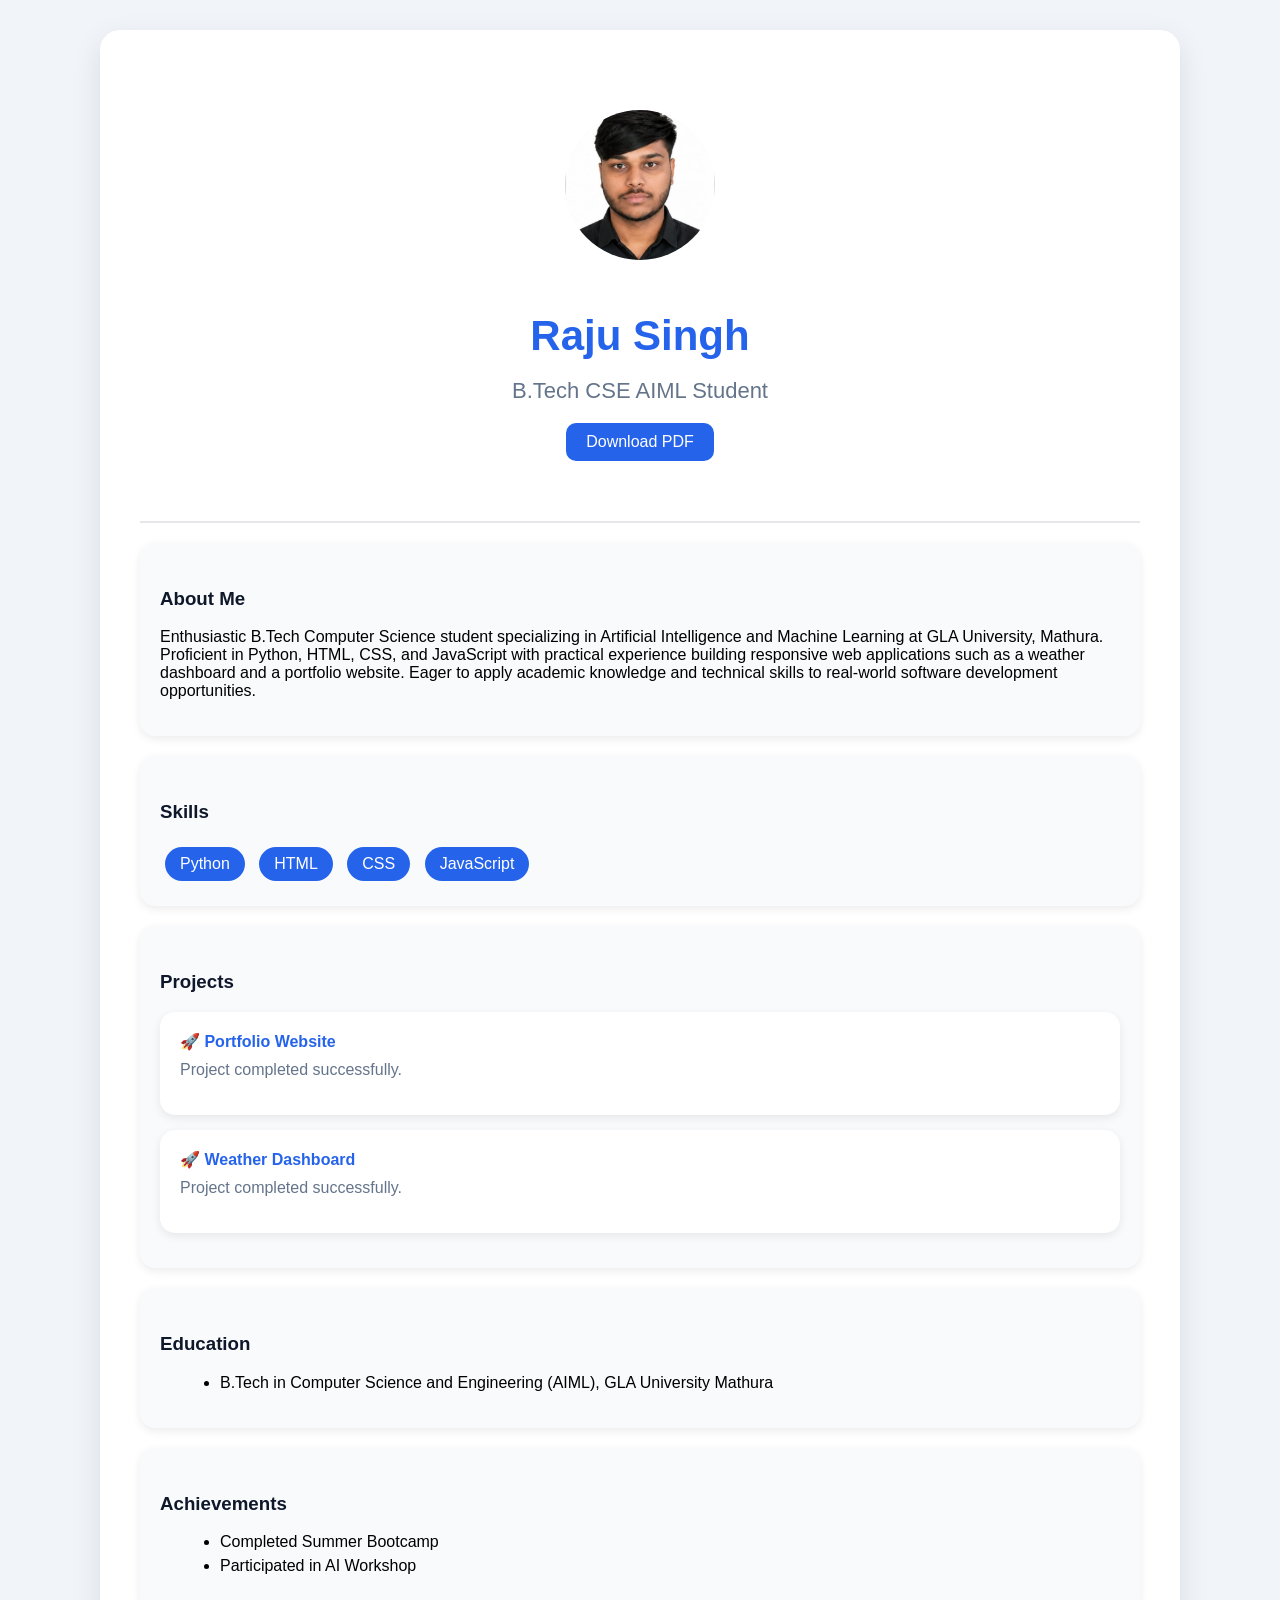
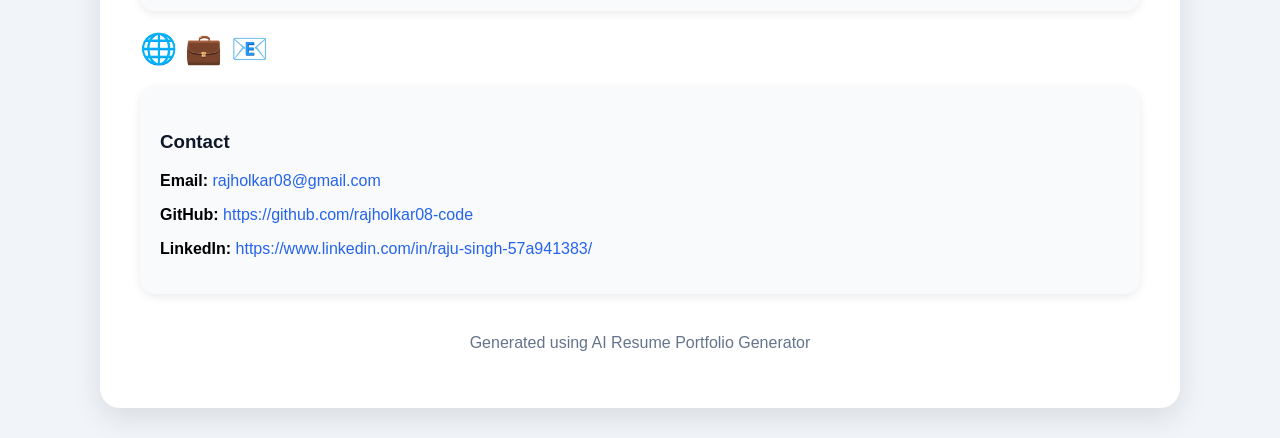
==== templates/portfolio.html @ e8ffa1a7 "Initial commit" ====
<!DOCTYPE html>
<html>
<head>
    <title>Raju Singh Portfolio</title>

    <link rel="stylesheet" href="/static/style.css">
</head>
<body>

<div class="container">

    <div class="hero">

        <img src="/static/profile.jpg"
             class="profile">

        <h1>Raju Singh</h1>

        <h2>B.Tech CSE AIML Student</h2>

        <a href="/download" class="download-btn">
            Download PDF
        </a>

    </div>

    <div class="card">
        <h3>About Me</h3>
        <p>Enthusiastic B.Tech Computer Science student specializing in Artificial Intelligence and Machine Learning at GLA University, Mathura. Proficient in Python, HTML, CSS, and JavaScript with practical experience building responsive web applications such as a weather dashboard and a portfolio website. Eager to apply academic knowledge and technical skills to real-world software development opportunities.</p>
    </div>

    <div class="card">
        <h3>Skills</h3>
        <span class="skill">Python</span> <span class="skill">HTML</span> <span class="skill">CSS</span> <span class="skill">JavaScript</span> 
    </div>

    <div class="card">
        <h3>Projects</h3>
        
    <div class="project-card">
        <h4>🚀 Portfolio Website</h4>
        <p>Project completed successfully.</p>
    </div>
    
    <div class="project-card">
        <h4>🚀 Weather Dashboard</h4>
        <p>Project completed successfully.</p>
    </div>
    
    </div>

    <div class="card">
        <h3>Education</h3>
        <ul><li>B.Tech in Computer Science and Engineering (AIML), GLA University Mathura</li></ul>
    </div>

    <div class="card">
        <h3>Achievements</h3>
        <ul><li>Completed Summer Bootcamp</li><li>Participated in AI Workshop</li></ul>
    </div>

    <div class="social-icons">
        🌐 💼 📧
    </div>
    <div class="card">
        <h3>Contact</h3>
        
<p>
<b>Email:</b>
<a href="mailto:rajholkar08@gmail.com">
rajholkar08@gmail.com
</a>
</p>

<p>
<b>GitHub:</b>
<a href="https://https://github.com/rajholkar08-code" target="_blank">
https://github.com/rajholkar08-code
</a>
</p>

<p>
<b>LinkedIn:</b>
<a href="https://https://www.linkedin.com/in/raju-singh-57a941383/" target="_blank">
https://www.linkedin.com/in/raju-singh-57a941383/
</a>
</p>

    </div>

    <footer>
    <p>Generated using AI Resume Portfolio Generator</p>
    </footer>

</div>

</body>
</html>
---- static/style.css ----
body {
    font-family: Arial, sans-serif;
    background: #f1f5f9;
    margin: 0;
    padding: 30px;
}

.container{
    max-width:1000px;
    margin:auto;
    background:white;
    padding:40px;
    border-radius:20px;
    box-shadow:0 10px 30px rgba(0,0,0,0.1);
}

.hero{
    text-align:center;
    padding:40px;
    border-bottom:2px solid #e5e7eb;
}

.hero h1{
    font-size:42px;
    margin-bottom:10px;
}

.hero h2{
    font-size:22px;
    font-weight:normal;
}

.card{
    background:#f8fafc;
    border:none;
    padding:20px;
    margin:20px 0;
    border-radius:15px;
    box-shadow:0 3px 10px rgba(0,0,0,0.08);
}

.card{
    background:#f8fafc;
    border:none;
    padding:20px;
    margin:20px 0;
    border-radius:15px;
    box-shadow:0 3px 10px rgba(0,0,0,0.08);
}

.skill{
    display:inline-block;
    background:#2563eb;
    color:white;
    padding:8px 15px;
    border-radius:20px;
    margin:5px;
}

.profile{
    width:150px;
    height:150px;
    border-radius:50%;
    object-fit:cover;
    margin-bottom:20px;
}

.project-card{
    background:white;
    padding:20px;
    margin:15px 0;
    border-radius:15px;
    box-shadow:0 3px 10px rgba(0,0,0,0.08);
}

.project-card h4{
    margin:0;
    color:#2563eb;
}

.project-card p{
    margin-top:10px;
    color:#64748b;
}

.download-btn{
    display:inline-block;
    background:#2563eb;
    color:white;
    padding:10px 20px;
    border-radius:10px;
    text-decoration:none;
    margin-bottom:20px;
}

.download-btn:hover{
    opacity:0.9;
}

.social-icons{
    font-size:30px;
    margin-bottom:15px;
}

footer{
    text-align:center;
    margin-top:40px;
    color:#64748b;
}

.card:hover{
    transform:translateY(-5px);
    transition:0.3s;
}

a{
    color:#2563eb;
    text-decoration:none;
}

a:hover{
    text-decoration:underline;
}

@media(max-width:768px){

    .container{
        padding:20px;
    }

    .hero h1{
        font-size:30px;
    }

    .hero h2{
        font-size:18px;
    }
}

h1{
    color:#2563eb;
}

h2{
    color:#64748b;
}

h3{
    color:#0f172a;
    margin-top:25px;
}

ul{
    margin-left:20px;
}

li{
    margin-bottom:6px;
}
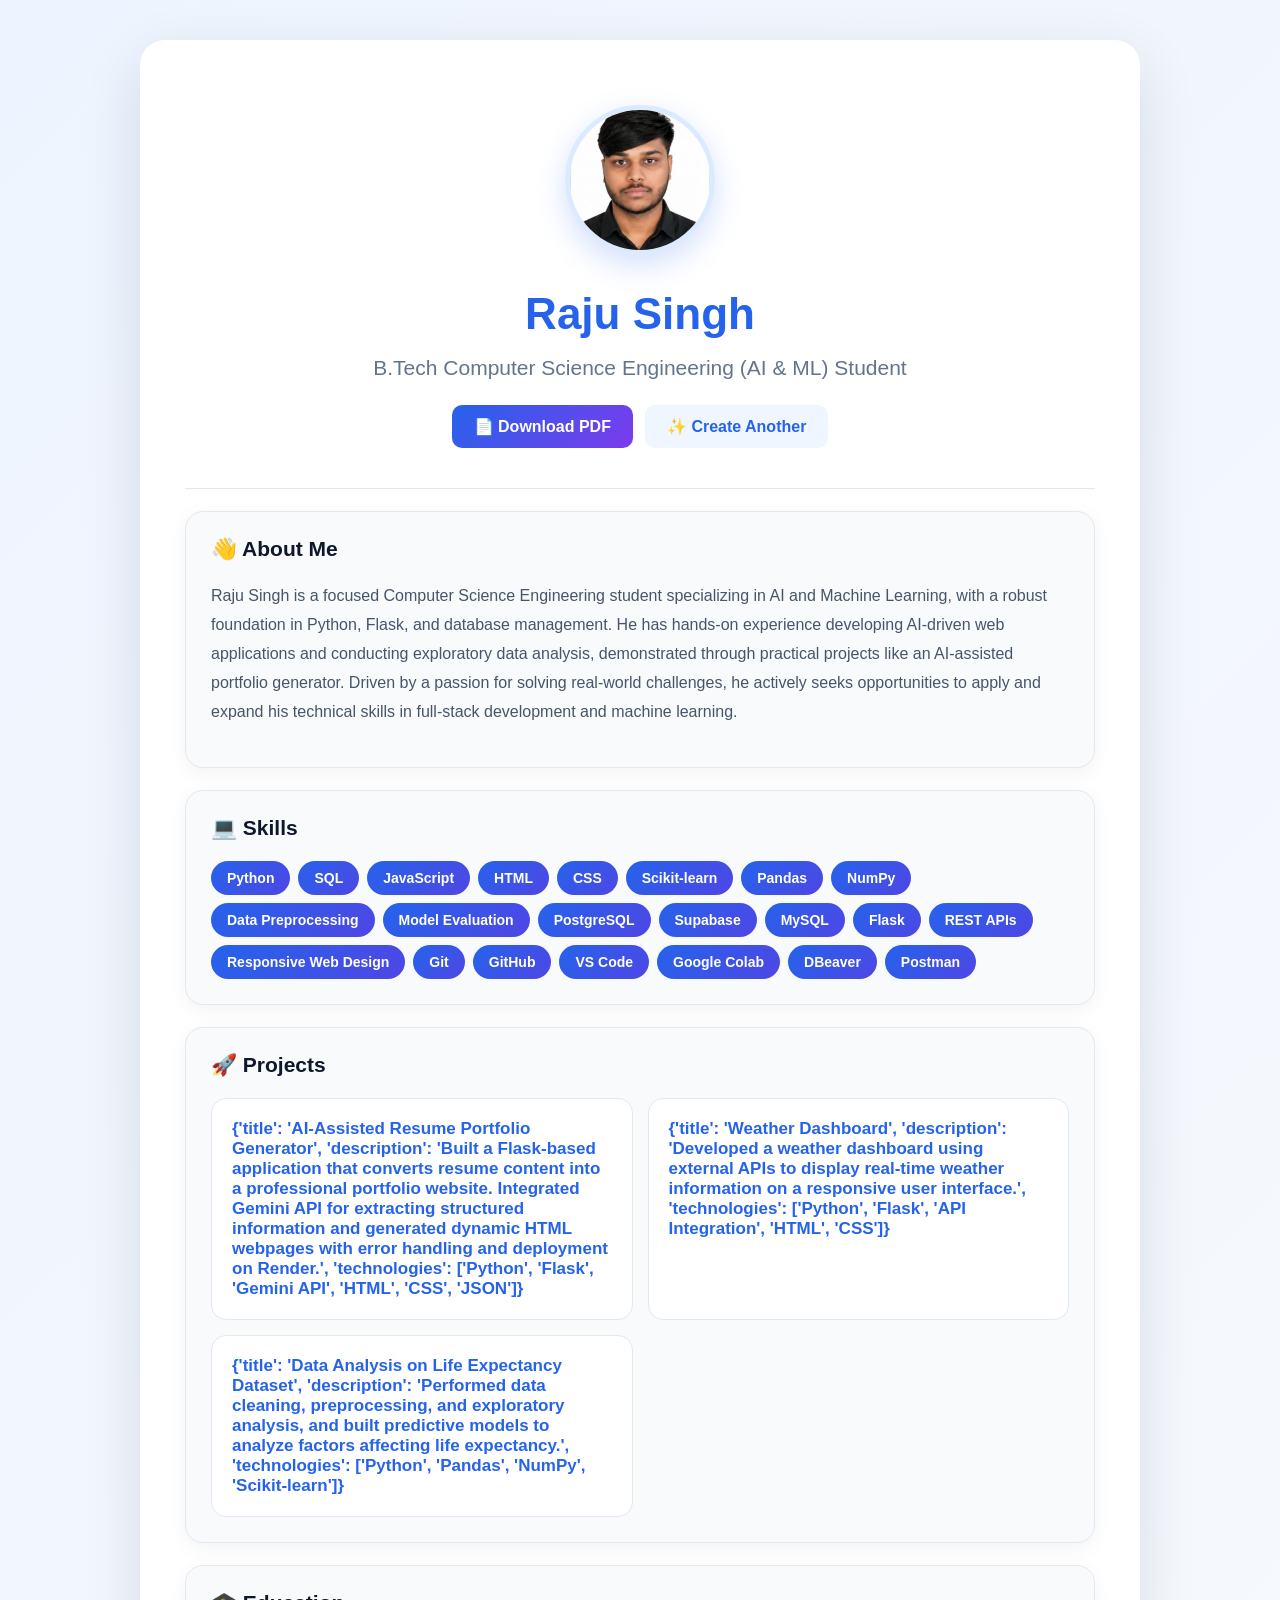
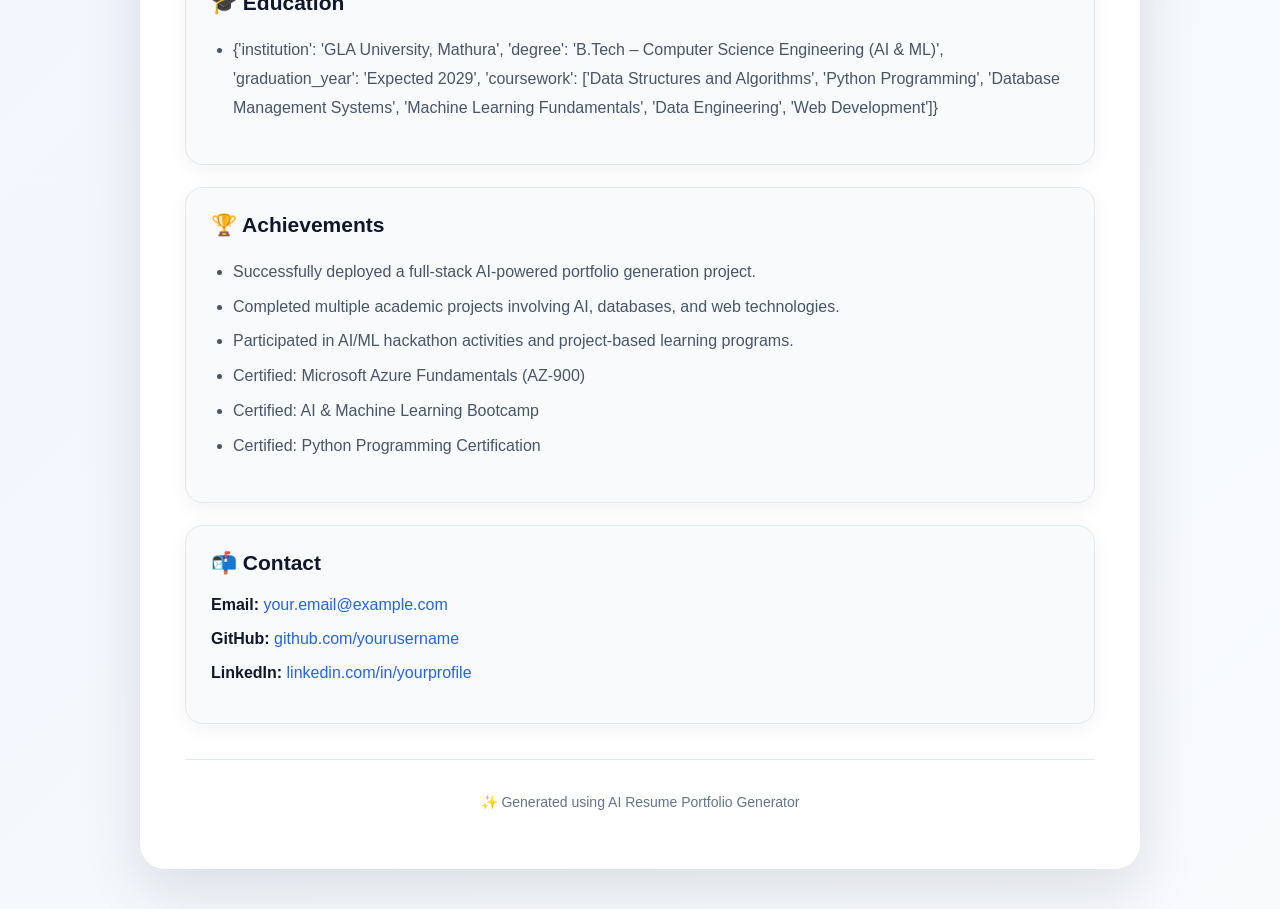
==== commit 09f81183: "Added PDF resume support" ====
--- a/templates/portfolio.html
+++ b/templates/portfolio.html
@@ -1,98 +1,180 @@
 <!DOCTYPE html>
-<html>
+<html lang="en">
+
 <head>
-    <title>Raju Singh Portfolio</title>
 
-    <link rel="stylesheet" href="/static/style.css">
+    <meta charset="UTF-8">
+
+    <meta name="viewport"
+          content="width=device-width, initial-scale=1.0">
+
+    <title>Raju Singh - Portfolio</title>
+
+    <link rel="stylesheet"
+          href="/static/style.css">
+
 </head>
+
 <body>
 
 <div class="container">
 
+    <!-- HERO SECTION -->
+
     <div class="hero">
 
-        <img src="/static/profile.jpg"
-             class="profile">
+        <img
+            src="/static/profile.jpg"
+            class="profile"
+            alt="Profile Photo"
+        >
 
         <h1>Raju Singh</h1>
 
-        <h2>B.Tech CSE AIML Student</h2>
+        <h2>B.Tech Computer Science Engineering (AI & ML) Student</h2>
 
-        <a href="/download" class="download-btn">
-            Download PDF
-        </a>
+        <div class="hero-buttons">
+
+            <a
+                href="/download"
+                class="download-btn"
+            >
+                📄 Download PDF
+            </a>
+
+            <a
+                href="/"
+                class="create-btn"
+            >
+                ✨ Create Another
+            </a>
+
+        </div>
 
     </div>
 
+
+    <!-- ABOUT -->
+
     <div class="card">
-        <h3>About Me</h3>
-        <p>Enthusiastic B.Tech Computer Science student specializing in Artificial Intelligence and Machine Learning at GLA University, Mathura. Proficient in Python, HTML, CSS, and JavaScript with practical experience building responsive web applications such as a weather dashboard and a portfolio website. Eager to apply academic knowledge and technical skills to real-world software development opportunities.</p>
+
+        <h3>👋 About Me</h3>
+
+        <p class="summary">
+            Raju Singh is a focused Computer Science Engineering student specializing in AI and Machine Learning, with a robust foundation in Python, Flask, and database management. He has hands-on experience developing AI-driven web applications and conducting exploratory data analysis, demonstrated through practical projects like an AI-assisted portfolio generator. Driven by a passion for solving real-world challenges, he actively seeks opportunities to apply and expand his technical skills in full-stack development and machine learning.
+        </p>
+
     </div>
 
+
+    <!-- SKILLS -->
+
     <div class="card">
-        <h3>Skills</h3>
-        <span class="skill">Python</span> <span class="skill">HTML</span> <span class="skill">CSS</span> <span class="skill">JavaScript</span> 
+
+        <h3>💻 Skills</h3>
+
+        <div class="skills-container">
+
+            <span class="skill">Python</span><span class="skill">SQL</span><span class="skill">JavaScript</span><span class="skill">HTML</span><span class="skill">CSS</span><span class="skill">Scikit-learn</span><span class="skill">Pandas</span><span class="skill">NumPy</span><span class="skill">Data Preprocessing</span><span class="skill">Model Evaluation</span><span class="skill">PostgreSQL</span><span class="skill">Supabase</span><span class="skill">MySQL</span><span class="skill">Flask</span><span class="skill">REST APIs</span><span class="skill">Responsive Web Design</span><span class="skill">Git</span><span class="skill">GitHub</span><span class="skill">VS Code</span><span class="skill">Google Colab</span><span class="skill">DBeaver</span><span class="skill">Postman</span>
+
+        </div>
+
     </div>
 
+
+    <!-- PROJECTS -->
+
     <div class="card">
-        <h3>Projects</h3>
-        
+
+        <h3>🚀 Projects</h3>
+
+        <div class="projects-container">
+
+            
     <div class="project-card">
-        <h4>🚀 Portfolio Website</h4>
-        <p>Project completed successfully.</p>
+        <h4>{'title': 'AI-Assisted Resume Portfolio Generator', 'description': 'Built a Flask-based application that converts resume content into a professional portfolio website. Integrated Gemini API for extracting structured information and generated dynamic HTML webpages with error handling and deployment on Render.', 'technologies': ['Python', 'Flask', 'Gemini API', 'HTML', 'CSS', 'JSON']}</h4>
     </div>
     
     <div class="project-card">
-        <h4>🚀 Weather Dashboard</h4>
-        <p>Project completed successfully.</p>
+        <h4>{'title': 'Weather Dashboard', 'description': 'Developed a weather dashboard using external APIs to display real-time weather information on a responsive user interface.', 'technologies': ['Python', 'Flask', 'API Integration', 'HTML', 'CSS']}</h4>
     </div>
     
+    <div class="project-card">
+        <h4>{'title': 'Data Analysis on Life Expectancy Dataset', 'description': 'Performed data cleaning, preprocessing, and exploratory analysis, and built predictive models to analyze factors affecting life expectancy.', 'technologies': ['Python', 'Pandas', 'NumPy', 'Scikit-learn']}</h4>
+    </div>
+    
+
+        </div>
+
     </div>
 
+
+    <!-- EDUCATION -->
+
     <div class="card">
-        <h3>Education</h3>
-        <ul><li>B.Tech in Computer Science and Engineering (AIML), GLA University Mathura</li></ul>
+
+        <h3>🎓 Education</h3>
+
+        <ul><li>{'institution': 'GLA University, Mathura', 'degree': 'B.Tech – Computer Science Engineering (AI & ML)', 'graduation_year': 'Expected 2029', 'coursework': ['Data Structures and Algorithms', 'Python Programming', 'Database Management Systems', 'Machine Learning Fundamentals', 'Data Engineering', 'Web Development']}</li></ul>
+
     </div>
 
+
+    <!-- ACHIEVEMENTS -->
+
     <div class="card">
-        <h3>Achievements</h3>
-        <ul><li>Completed Summer Bootcamp</li><li>Participated in AI Workshop</li></ul>
+
+        <h3>🏆 Achievements</h3>
+
+        <ul><li>Successfully deployed a full-stack AI-powered portfolio generation project.</li><li>Completed multiple academic projects involving AI, databases, and web technologies.</li><li>Participated in AI/ML hackathon activities and project-based learning programs.</li><li>Certified: Microsoft Azure Fundamentals (AZ-900)</li><li>Certified: AI & Machine Learning Bootcamp</li><li>Certified: Python Programming Certification</li></ul>
+
     </div>
 
-    <div class="social-icons">
-        🌐 💼 📧
-    </div>
+
+    <!-- CONTACT -->
+
     <div class="card">
-        <h3>Contact</h3>
+
+        <h3>📬 Contact</h3>
+
         
 <p>
-<b>Email:</b>
-<a href="mailto:rajholkar08@gmail.com">
-rajholkar08@gmail.com
-</a>
+    <strong>Email:</strong>
+    <a href="mailto:your.email@example.com">
+        your.email@example.com
+    </a>
 </p>
 
 <p>
-<b>GitHub:</b>
-<a href="https://https://github.com/rajholkar08-code" target="_blank">
-https://github.com/rajholkar08-code
-</a>
+    <strong>GitHub:</strong>
+    <a href="https://github.com/yourusername" target="_blank">
+        github.com/yourusername
+    </a>
 </p>
 
 <p>
-<b>LinkedIn:</b>
-<a href="https://https://www.linkedin.com/in/raju-singh-57a941383/" target="_blank">
-https://www.linkedin.com/in/raju-singh-57a941383/
-</a>
+    <strong>LinkedIn:</strong>
+    <a href="https://linkedin.com/in/yourprofile" target="_blank">
+        linkedin.com/in/yourprofile
+    </a>
 </p>
+
 
     </div>
 
+
+    <!-- FOOTER -->
+
     <footer>
-    <p>Generated using AI Resume Portfolio Generator</p>
+
+        <p>
+            ✨ Generated using AI Resume Portfolio Generator
+        </p>
+
     </footer>
 
 </div>
 
 </body>
+
 </html>
--- a/static/style.css
+++ b/static/style.css
@@ -1,159 +1,1092 @@
+/* =========================================
+   GLOBAL
+========================================= */
+
+* {
+    box-sizing: border-box;
+}
+
 body {
-    font-family: Arial, sans-serif;
+
+    font-family:
+        Arial,
+        Helvetica,
+        sans-serif;
+
+    background:
+        linear-gradient(
+            135deg,
+            #eef4ff,
+            #f8fafc
+        );
+
+    margin: 0;
+
+    padding: 40px 20px;
+
+    color: #0f172a;
+}
+
+
+/* =========================================
+   MAIN CONTAINER
+========================================= */
+
+.container {
+
+    max-width: 1000px;
+
+    margin: auto;
+
+    background: white;
+
+    padding: 45px;
+
+    border-radius: 25px;
+
+    box-shadow:
+        0 20px 60px
+        rgba(15, 23, 42, 0.12);
+}
+
+
+/* =========================================
+   HERO
+========================================= */
+
+.hero {
+
+    text-align: center;
+
+    padding: 20px 20px 40px;
+
+    border-bottom:
+        1px solid #e2e8f0;
+}
+
+
+.profile {
+
+    width: 150px;
+
+    height: 150px;
+
+    border-radius: 50%;
+
+    object-fit: cover;
+
+    border:
+        5px solid #dbeafe;
+
+    box-shadow:
+        0 10px 30px
+        rgba(37, 99, 235, 0.2);
+
+    margin-bottom: 20px;
+}
+
+
+.hero h1 {
+
+    font-size: 44px;
+
+    margin: 10px 0;
+
+    color: #2563eb;
+}
+
+
+.hero h2 {
+
+    font-size: 21px;
+
+    font-weight: normal;
+
+    color: #64748b;
+
+    margin-bottom: 25px;
+}
+
+
+/* =========================================
+   BUTTONS
+========================================= */
+
+.hero-buttons {
+
+    display: flex;
+
+    justify-content: center;
+
+    gap: 12px;
+
+    flex-wrap: wrap;
+}
+
+
+.download-btn {
+
+    display: inline-block;
+
+    background:
+        linear-gradient(
+            135deg,
+            #2563eb,
+            #7c3aed
+        );
+
+    color: white;
+
+    padding: 12px 22px;
+
+    border-radius: 10px;
+
+    text-decoration: none;
+
+    font-weight: bold;
+
+    transition: 0.3s;
+}
+
+
+.download-btn:hover {
+
+    transform: translateY(-2px);
+
+    box-shadow:
+        0 8px 20px
+        rgba(37, 99, 235, 0.25);
+}
+
+
+.create-btn {
+
+    display: inline-block;
+
+    background: #eff6ff;
+
+    color: #2563eb;
+
+    padding: 12px 22px;
+
+    border-radius: 10px;
+
+    text-decoration: none;
+
+    font-weight: bold;
+}
+
+
+.create-btn:hover {
+
+    background: #dbeafe;
+}
+
+
+/* =========================================
+   CARDS
+========================================= */
+
+.card {
+
+    background: #f8fafc;
+
+    padding: 25px;
+
+    margin: 22px 0;
+
+    border-radius: 18px;
+
+    border:
+        1px solid #e2e8f0;
+
+    box-shadow:
+        0 5px 20px
+        rgba(15, 23, 42, 0.05);
+
+    transition: 0.3s;
+}
+
+
+.card:hover {
+
+    transform: translateY(-4px);
+
+    box-shadow:
+        0 12px 30px
+        rgba(15, 23, 42, 0.09);
+}
+
+
+.card h3 {
+
+    color: #0f172a;
+
+    margin-top: 0;
+
+    font-size: 21px;
+}
+
+
+/* =========================================
+   ABOUT
+========================================= */
+
+.summary {
+
+    color: #475569;
+
+    line-height: 1.8;
+
+    font-size: 16px;
+}
+
+
+/* =========================================
+   SKILLS
+========================================= */
+
+.skills-container {
+
+    display: flex;
+
+    flex-wrap: wrap;
+
+    gap: 8px;
+}
+
+
+.skill {
+
+    display: inline-block;
+
+    background:
+        linear-gradient(
+            135deg,
+            #2563eb,
+            #4f46e5
+        );
+
+    color: white;
+
+    padding: 9px 16px;
+
+    border-radius: 30px;
+
+    font-size: 14px;
+
+    font-weight: bold;
+}
+
+
+/* =========================================
+   PROJECTS
+========================================= */
+
+.projects-container {
+
+    display: grid;
+
+    grid-template-columns:
+        repeat(2, 1fr);
+
+    gap: 15px;
+}
+
+
+.project-card {
+
+    background: white;
+
+    padding: 20px;
+
+    border-radius: 15px;
+
+    border:
+        1px solid #e2e8f0;
+
+    transition: 0.3s;
+}
+
+
+.project-card:hover {
+
+    transform: translateY(-4px);
+
+    border-color: #93c5fd;
+
+    box-shadow:
+        0 8px 20px
+        rgba(37, 99, 235, 0.1);
+}
+
+
+.project-card h4 {
+
+    margin: 0;
+
+    color: #2563eb;
+
+    font-size: 17px;
+}
+
+
+/* =========================================
+   LISTS
+========================================= */
+
+ul {
+
+    padding-left: 22px;
+
+    line-height: 1.8;
+}
+
+
+li {
+
+    margin-bottom: 6px;
+
+    color: #475569;
+}
+
+
+/* =========================================
+   CONTACT
+========================================= */
+
+.card a {
+
+    color: #2563eb;
+
+    text-decoration: none;
+}
+
+
+.card a:hover {
+
+    text-decoration: underline;
+}
+
+
+/* =========================================
+   FOOTER
+========================================= */
+
+footer {
+
+    text-align: center;
+
+    margin-top: 35px;
+
+    padding-top: 20px;
+
+    border-top:
+        1px solid #e2e8f0;
+
+    color: #64748b;
+
+    font-size: 14px;
+}
+
+
+/* =========================================
+   MOBILE
+========================================= */
+
+@media (max-width: 768px) {
+
+    body {
+
+        padding: 15px;
+    }
+
+
+    .container {
+
+        padding: 25px 18px;
+
+        border-radius: 18px;
+    }
+
+
+    .hero h1 {
+
+        font-size: 32px;
+    }
+
+
+    .hero h2 {
+
+        font-size: 18px;
+    }
+
+
+    .profile {
+
+        width: 120px;
+
+        height: 120px;
+    }
+
+
+    .projects-container {
+
+        grid-template-columns: 1fr;
+    }
+
+}
+
+/* =========================================
+   HOME PAGE
+========================================= */
+
+.home-container {
+    max-width: 1200px;
+    margin: auto;
+}
+
+
+/* NAVBAR */
+
+.navbar {
+
+    display: flex;
+
+    justify-content: space-between;
+
+    align-items: center;
+
+    padding: 20px 10px;
+
+    margin-bottom: 50px;
+}
+
+
+.brand {
+
+    display: flex;
+
+    align-items: center;
+
+    gap: 12px;
+}
+
+
+.brand-icon {
+
+    width: 42px;
+
+    height: 42px;
+
+    display: flex;
+
+    align-items: center;
+
+    justify-content: center;
+
+    border-radius: 12px;
+
+    background:
+        linear-gradient(
+            135deg,
+            #2563eb,
+            #7c3aed
+        );
+
+    color: white;
+
+    font-size: 22px;
+
+    box-shadow:
+        0 8px 20px
+        rgba(37, 99, 235, 0.25);
+}
+
+
+.brand h2 {
+
+    margin: 0;
+
+    color: #0f172a;
+
+    font-family: Georgia, serif;
+}
+
+
+.brand p {
+
+    margin: 2px 0 0;
+
+    color: #64748b;
+
+    font-size: 12px;
+}
+
+
+.ai-badge {
+
+    padding: 8px 15px;
+
+    border-radius: 30px;
+
+    background: #ecfdf5;
+
+    border: 1px solid #a7f3d0;
+
+    color: #059669;
+
+    font-size: 13px;
+
+    font-weight: bold;
+}
+
+
+.ai-badge span {
+
+    color: #22c55e;
+
+    margin-right: 5px;
+}
+
+
+/* HOME HERO */
+
+.home-hero {
+
+    display: grid;
+
+    grid-template-columns:
+        1.1fr 0.9fr;
+
+    gap: 55px;
+
+    align-items: center;
+}
+
+
+.hero-content {
+
+    padding: 10px;
+}
+
+
+.hero-badge {
+
+    display: inline-block;
+
+    padding: 8px 14px;
+
+    border-radius: 30px;
+
+    border: 1px solid #bfdbfe;
+
+    background: #eff6ff;
+
+    color: #2563eb;
+
+    font-size: 13px;
+
+    font-weight: bold;
+
+    margin-bottom: 22px;
+}
+
+
+.hero-content h1 {
+
+    font-family: Georgia, serif;
+
+    font-size: 48px;
+
+    line-height: 1.1;
+
+    color: #0f172a;
+
+    margin: 0 0 22px;
+}
+
+
+.hero-content h1 span {
+
+    display: block;
+
+    color: #2563eb;
+}
+
+
+.hero-description {
+
+    color: #64748b;
+
+    font-size: 16px;
+
+    line-height: 1.8;
+
+    max-width: 600px;
+
+    margin-bottom: 30px;
+}
+
+
+/* UPLOAD BOX */
+
+.upload-box {
+
+    display: flex;
+
+    align-items: center;
+
+    gap: 14px;
+
+    background: white;
+
+    border: 1px solid #dbe4f0;
+
+    border-radius: 15px;
+
+    padding: 15px;
+
+    margin-bottom: 14px;
+
+    box-shadow:
+        0 5px 20px
+        rgba(15, 23, 42, 0.04);
+}
+
+
+.upload-icon {
+
+    width: 42px;
+
+    height: 42px;
+
+    border-radius: 10px;
+
+    display: flex;
+
+    align-items: center;
+
+    justify-content: center;
+
+    background: #eff6ff;
+
+    font-size: 20px;
+}
+
+
+.upload-info {
+
+    flex: 1;
+}
+
+
+.upload-info h3 {
+
+    font-size: 14px;
+
+    margin: 0 0 4px;
+
+    color: #0f172a;
+}
+
+
+.upload-info p {
+
+    margin: 0;
+
+    font-size: 11px;
+
+    color: #94a3b8;
+}
+
+
+/* FILE BUTTON */
+
+.choose-btn {
+
+    padding: 9px 15px;
+
+    border: 1px solid #93c5fd;
+
+    border-radius: 9px;
+
+    background: #eff6ff;
+
+    color: #2563eb;
+
+    font-size: 12px;
+
+    font-weight: bold;
+
+    cursor: pointer;
+}
+
+
+.choose-btn:hover {
+
+    background: #dbeafe;
+}
+
+
+.choose-btn input {
+
+    display: none;
+}
+
+
+.file-name {
+
+    width: 100px;
+
+    overflow: hidden;
+
+    white-space: nowrap;
+
+    text-overflow: ellipsis;
+
+    font-size: 11px;
+
+    color: #94a3b8;
+}
+
+
+/* THEME */
+
+.theme-box {
+
+    display: flex;
+
+    align-items: center;
+
+    justify-content: space-between;
+
+    padding: 15px;
+
+    background: white;
+
+    border: 1px solid #dbe4f0;
+
+    border-radius: 15px;
+
+    margin-bottom: 14px;
+}
+
+
+.theme-title {
+
+    color: #334155;
+
+    font-size: 14px;
+}
+
+
+.theme-box select {
+
+    padding: 8px 14px;
+
+    border-radius: 8px;
+
+    border: 1px solid #cbd5e1;
+
+    background: white;
+
+    cursor: pointer;
+}
+
+
+/* GENERATE BUTTON */
+
+.generate-btn {
+
+    width: 100%;
+
+    border: none;
+
+    border-radius: 12px;
+
+    padding: 15px;
+
+    background:
+        linear-gradient(
+            135deg,
+            #2563eb,
+            #7c3aed
+        );
+
+    color: white;
+
+    font-size: 15px;
+
+    font-weight: bold;
+
+    cursor: pointer;
+
+    box-shadow:
+        0 10px 25px
+        rgba(37, 99, 235, 0.25);
+
+    transition: 0.3s;
+}
+
+
+.generate-btn:hover {
+
+    transform: translateY(-2px);
+
+    box-shadow:
+        0 15px 30px
+        rgba(37, 99, 235, 0.3);
+}
+
+
+.generate-btn span {
+
+    margin-left: 8px;
+
+    font-size: 20px;
+}
+
+
+/* PREVIEW */
+
+.preview-container {
+
+    background:
+        linear-gradient(
+            145deg,
+            #1e3a8a,
+            #312e81
+        );
+
+    border-radius: 25px;
+
+    padding: 20px;
+
+    min-height: 470px;
+
+    box-shadow:
+        0 25px 50px
+        rgba(30, 58, 138, 0.25);
+}
+
+
+.preview-header {
+
+    color: white;
+
+    font-size: 12px;
+
+    font-weight: bold;
+
+    margin-bottom: 15px;
+}
+
+
+.preview-header span {
+
+    color: #4ade80;
+}
+
+
+.preview-card {
+
+    background: white;
+
+    border-radius: 15px;
+
+    padding: 22px;
+
+    min-height: 360px;
+}
+
+
+.preview-profile {
+
+    width: 50px;
+
+    height: 50px;
+
+    display: flex;
+
+    align-items: center;
+
+    justify-content: center;
+
+    background: #dbeafe;
+
+    border-radius: 50%;
+
+    font-size: 22px;
+
+    margin-bottom: 15px;
+}
+
+
+.preview-title {
+
+    width: 55%;
+
+    height: 12px;
+
+    background: #cbd5e1;
+
+    border-radius: 10px;
+
+    margin-bottom: 10px;
+}
+
+
+.preview-subtitle {
+
+    width: 38%;
+
+    height: 8px;
+
+    background: #e2e8f0;
+
+    border-radius: 10px;
+
+    margin-bottom: 18px;
+}
+
+
+.preview-skills {
+
+    display: flex;
+
+    gap: 7px;
+
+    margin-bottom: 20px;
+}
+
+
+.preview-skills span {
+
+    width: 40px;
+
+    height: 16px;
+
+    border-radius: 20px;
+
+    background: #dbeafe;
+}
+
+
+.preview-lines span {
+
+    display: block;
+
+    height: 7px;
+
+    border-radius: 10px;
+
     background: #f1f5f9;
-    margin: 0;
-    padding: 30px;
-}
-
-.container{
-    max-width:1000px;
-    margin:auto;
-    background:white;
-    padding:40px;
-    border-radius:20px;
-    box-shadow:0 10px 30px rgba(0,0,0,0.1);
-}
-
-.hero{
-    text-align:center;
-    padding:40px;
-    border-bottom:2px solid #e5e7eb;
-}
-
-.hero h1{
-    font-size:42px;
-    margin-bottom:10px;
-}
-
-.hero h2{
-    font-size:22px;
-    font-weight:normal;
-}
-
-.card{
-    background:#f8fafc;
-    border:none;
-    padding:20px;
-    margin:20px 0;
-    border-radius:15px;
-    box-shadow:0 3px 10px rgba(0,0,0,0.08);
-}
-
-.card{
-    background:#f8fafc;
-    border:none;
-    padding:20px;
-    margin:20px 0;
-    border-radius:15px;
-    box-shadow:0 3px 10px rgba(0,0,0,0.08);
-}
-
-.skill{
-    display:inline-block;
-    background:#2563eb;
-    color:white;
-    padding:8px 15px;
-    border-radius:20px;
-    margin:5px;
-}
-
-.profile{
-    width:150px;
-    height:150px;
-    border-radius:50%;
-    object-fit:cover;
-    margin-bottom:20px;
-}
-
-.project-card{
-    background:white;
-    padding:20px;
-    margin:15px 0;
-    border-radius:15px;
-    box-shadow:0 3px 10px rgba(0,0,0,0.08);
-}
-
-.project-card h4{
-    margin:0;
-    color:#2563eb;
-}
-
-.project-card p{
-    margin-top:10px;
-    color:#64748b;
-}
-
-.download-btn{
-    display:inline-block;
-    background:#2563eb;
-    color:white;
-    padding:10px 20px;
-    border-radius:10px;
-    text-decoration:none;
-    margin-bottom:20px;
-}
-
-.download-btn:hover{
-    opacity:0.9;
-}
-
-.social-icons{
-    font-size:30px;
-    margin-bottom:15px;
-}
-
-footer{
-    text-align:center;
-    margin-top:40px;
-    color:#64748b;
-}
-
-.card:hover{
-    transform:translateY(-5px);
-    transition:0.3s;
-}
-
-a{
-    color:#2563eb;
-    text-decoration:none;
-}
-
-a:hover{
-    text-decoration:underline;
-}
-
-@media(max-width:768px){
-
-    .container{
-        padding:20px;
-    }
-
-    .hero h1{
-        font-size:30px;
-    }
-
-    .hero h2{
-        font-size:18px;
-    }
-}
-
-h1{
-    color:#2563eb;
-}
-
-h2{
-    color:#64748b;
-}
-
-h3{
-    color:#0f172a;
-    margin-top:25px;
-}
-
-ul{
-    margin-left:20px;
-}
-
-li{
-    margin-bottom:6px;
+
+    margin-bottom: 8px;
+}
+
+
+.preview-projects {
+
+    display: grid;
+
+    grid-template-columns: 1fr 1fr;
+
+    gap: 10px;
+
+    margin-top: 20px;
+}
+
+
+.preview-projects div {
+
+    height: 65px;
+
+    border-radius: 8px;
+
+    border: 1px solid #e2e8f0;
+}
+
+
+.preview-text {
+
+    text-align: center;
+
+    color: #dbeafe;
+
+    font-size: 11px;
+
+    margin-top: 15px;
+}
+
+
+/* FOOTER */
+
+.home-footer {
+
+    text-align: center;
+
+    color: #94a3b8;
+
+    font-size: 12px;
+
+    margin-top: 40px;
+}
+
+
+/* MOBILE */
+
+@media (max-width: 900px) {
+
+    .home-hero {
+
+        grid-template-columns: 1fr;
+
+    }
+
+    .preview-container {
+
+        max-width: 600px;
+
+        margin: auto;
+
+        width: 100%;
+    }
+
+}
+
+
+@media (max-width: 600px) {
+
+    body {
+
+        padding: 15px;
+    }
+
+    .navbar {
+
+        margin-bottom: 25px;
+    }
+
+    .ai-badge {
+
+        display: none;
+    }
+
+    .hero-content h1 {
+
+        font-size: 36px;
+    }
+
+    .upload-box {
+
+        flex-wrap: wrap;
+    }
+
+    .file-name {
+
+        width: auto;
+    }
+
 }
